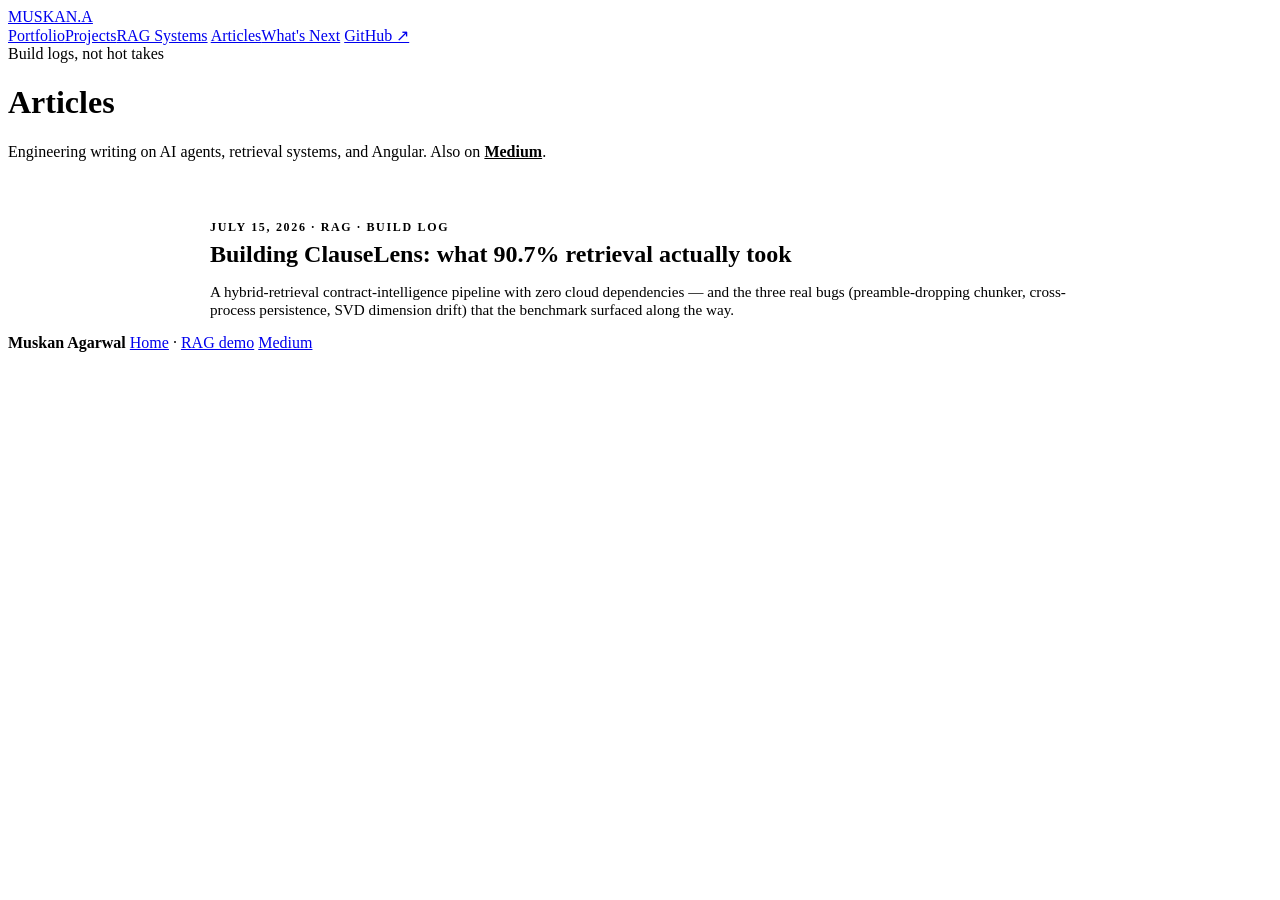
==== articles/index.html @ cbae0c14 "Add files via upload" ====
<!DOCTYPE html>
<html lang="en">
<head>
<meta charset="UTF-8">
<meta name="viewport" content="width=device-width, initial-scale=1.0">
<title>Articles — Muskan Agarwal</title>
<meta name="description" content="Engineering writing by Muskan Agarwal: AI agents, RAG systems, Angular performance, and honest build logs. New posts near-daily.">
<link rel="canonical" href="https://muskanagarwal.dev/articles/">
<meta property="og:type" content="website">
<meta property="og:title" content="Articles — Muskan Agarwal">
<meta property="og:description" content="AI agents, RAG systems, Angular performance, honest build logs.">
<meta property="og:url" content="https://muskanagarwal.dev/articles/">
<link rel="preconnect" href="https://fonts.googleapis.com">
<link rel="preconnect" href="https://fonts.gstatic.com" crossorigin>
<link href="https://fonts.googleapis.com/css2?family=Archivo+Black&family=Manrope:wght@400;600;700;800&display=swap" rel="stylesheet">
<link rel="stylesheet" href="/assets/site.css">
<style>
  .post-list{max-width:860px;margin:56px auto 0;text-align:left;display:flex;flex-direction:column;gap:26px}
  .post{display:block;text-decoration:none;color:var(--ink)}
  .post .date{font-size:.75rem;font-weight:800;letter-spacing:.14em;text-transform:uppercase;color:var(--gold-deep)}
  .post h2{font-size:1.5rem;margin:6px 0}
  .post p{color:var(--muted);font-size:.95rem}
  .post:hover h2{color:var(--gold-deep)}
</style>
</head>
<body>
<nav class="site-nav" aria-label="Main">
  <a class="logo" href="/">MUSKAN.A</a>
  <div class="links">
    <a href="/portfolio/">Portfolio</a><a href="/projects/">Projects</a><a href="/systems/">RAG Systems</a>
    <a href="/articles/" aria-current="page">Articles</a><a href="/plans/">What's Next</a>
    <a href="https://github.com/itsmuskanagarwal" rel="noopener" target="_blank">GitHub ↗</a>
  </div>
</nav>
<div class="nav-pad"></div>

<main class="section grid-paper center">
  <span class="kicker">Build logs, not hot takes</span>
  <h1 class="display sec-title">Articles</h1>
  <p class="sec-sub">Engineering writing on AI agents, retrieval systems, and Angular. Also on <a href="https://medium.com/@developerwhoismean" rel="noopener" style="color:var(--gold-deep);font-weight:800">Medium</a>.</p>

  <div class="post-list">
    <a class="post card" href="/articles/building-clauselens-rag/">
      <span class="date">July 15, 2026 · RAG · Build log</span>
      <h2>Building ClauseLens: what 90.7% retrieval actually took</h2>
      <p>A hybrid-retrieval contract-intelligence pipeline with zero cloud dependencies — and the three real bugs (preamble-dropping chunker, cross-process persistence, SVD dimension drift) that the benchmark surfaced along the way.</p>
    </a>
  </div>
</main>

<footer class="site-footer">
  <b>Muskan Agarwal</b>
  <span><a href="/">Home</a> · <a href="/systems/">RAG demo</a></span>
  <span><a href="https://medium.com/@developerwhoismean" rel="noopener">Medium</a></span>
</footer>
</body>
</html>
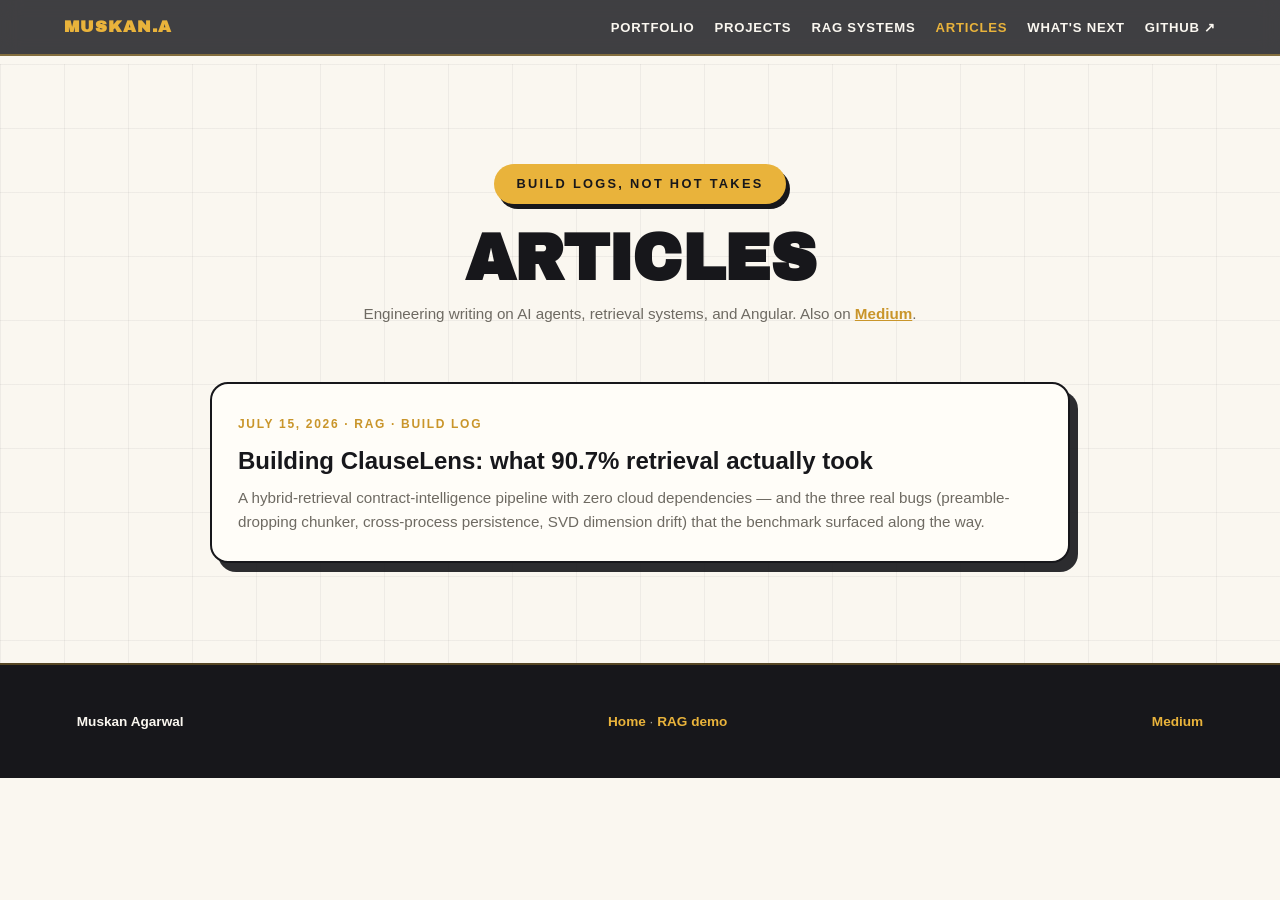
==== commit 2a26ee29: "Add files via upload" ====
--- a/articles/index.html
+++ b/articles/index.html
@@ -10,6 +10,11 @@
 <meta property="og:title" content="Articles — Muskan Agarwal">
 <meta property="og:description" content="AI agents, RAG systems, Angular performance, honest build logs.">
 <meta property="og:url" content="https://muskanagarwal.dev/articles/">
+<meta property="og:image" content="https://muskanagarwal.dev/assets/og.png">
+<meta name="twitter:image" content="https://muskanagarwal.dev/assets/og.png">
+<link rel="icon" type="image/svg+xml" href="/assets/favicon.svg">
+<link rel="apple-touch-icon" href="/assets/apple-touch-icon.png">
+<link rel="alternate" type="application/rss+xml" title="Muskan Agarwal — Articles" href="/articles/feed.xml">
 <link rel="preconnect" href="https://fonts.googleapis.com">
 <link rel="preconnect" href="https://fonts.gstatic.com" crossorigin>
 <link href="https://fonts.googleapis.com/css2?family=Archivo+Black&family=Manrope:wght@400;600;700;800&display=swap" rel="stylesheet">
--- a/assets/site.css
+++ b/assets/site.css
@@ -0,0 +1,55 @@
+/* Muskan Agarwal — shared design system (charcoal / cream / gold) */
+:root{
+  --cream:#FAF7F0; --cream-2:#F3EFE6; --ink:#17171B; --ink-2:#232328;
+  --gold:#E9B33B; --gold-deep:#C9952A; --muted:#6E6A62; --muted-l:#A9A49B;
+  --card:#FFFDF8; --shadow:#17171B; --radius:18px;
+}
+*{margin:0;padding:0;box-sizing:border-box}
+html{scroll-behavior:smooth}
+body{background:var(--cream);color:var(--ink);font-family:'Manrope',sans-serif;line-height:1.6;overflow-x:hidden}
+::selection{background:var(--gold);color:var(--ink)}
+img{max-width:100%}
+.display{font-family:'Archivo Black',sans-serif;text-transform:uppercase;letter-spacing:-.01em;line-height:1.02}
+.section{padding:100px 6vw;position:relative}
+.section-dark{background:var(--ink);color:var(--cream)}
+.grid-paper{background-image:linear-gradient(rgba(23,23,27,.05) 1px,transparent 1px),linear-gradient(90deg,rgba(23,23,27,.05) 1px,transparent 1px);background-size:64px 64px}
+.dark-paper{background-image:linear-gradient(rgba(233,179,59,.05) 1px,transparent 1px),linear-gradient(90deg,rgba(233,179,59,.05) 1px,transparent 1px);background-size:64px 64px}
+.kicker{display:inline-block;background:var(--gold);color:var(--ink);font-weight:800;font-size:.8rem;letter-spacing:.18em;text-transform:uppercase;padding:10px 22px;border-radius:999px;box-shadow:4px 5px 0 var(--shadow)}
+.section-dark .kicker{box-shadow:4px 5px 0 rgba(233,179,59,.35)}
+.sec-title{font-size:clamp(2.2rem,5.5vw,4rem);margin:22px 0 10px}
+.sec-sub{color:var(--muted);font-size:.95rem}
+.section-dark .sec-sub{color:var(--muted-l)}
+.center{text-align:center}
+.btn{display:inline-block;background:var(--gold);color:var(--ink);font-weight:800;padding:14px 28px;border-radius:14px;text-decoration:none;border:2px solid var(--ink);box-shadow:5px 6px 0 rgba(0,0,0,.45);transition:transform .15s,box-shadow .15s}
+.btn:hover{transform:translate(2px,2px);box-shadow:3px 3px 0 rgba(0,0,0,.45)}
+.btn.ghost{background:transparent;color:var(--gold);border-color:var(--gold);box-shadow:5px 6px 0 rgba(233,179,59,.25)}
+.tags{display:flex;flex-wrap:wrap;gap:8px;margin-top:14px}
+.tag{border:1.5px solid var(--ink);border-radius:999px;padding:4px 12px;font-size:.74rem;font-weight:700;background:var(--cream-2)}
+.section-dark .tag{border-color:rgba(233,179,59,.5);background:transparent;color:var(--cream)}
+.reveal{opacity:0;transform:translateY(28px);transition:opacity .7s,transform .7s}
+.reveal.visible{opacity:1;transform:none}
+.gold-divider{height:8px;background:var(--gold)}
+
+/* nav */
+.site-nav{position:fixed;top:0;left:0;right:0;z-index:100;display:flex;justify-content:space-between;align-items:center;padding:14px 5vw;background:rgba(23,23,27,.82);backdrop-filter:blur(10px);border-bottom:2px solid rgba(233,179,59,.4)}
+.site-nav .logo{font-family:'Archivo Black';font-size:1.02rem;color:var(--gold);text-decoration:none}
+.site-nav .links{display:flex;gap:20px;flex-wrap:wrap}
+.site-nav a{color:var(--cream);text-decoration:none;font-weight:700;font-size:.82rem;text-transform:uppercase;letter-spacing:.06em}
+.site-nav a:hover,.site-nav a[aria-current="page"]{color:var(--gold)}
+.nav-pad{height:64px}
+
+/* cards */
+.card{background:var(--card);border:2px solid var(--ink);border-radius:var(--radius);box-shadow:8px 9px 0 rgba(23,23,27,.9);padding:26px}
+.card-dark{background:var(--ink-2);border:2px solid rgba(233,179,59,.4);border-radius:var(--radius);padding:24px 26px;color:var(--cream)}
+
+/* footer */
+.site-footer{background:var(--ink);color:var(--muted-l);padding:46px 6vw;display:flex;justify-content:space-between;gap:16px;flex-wrap:wrap;font-size:.85rem;border-top:2px solid rgba(233,179,59,.3)}
+.site-footer b{color:var(--cream)}
+.site-footer a{color:var(--gold);text-decoration:none;font-weight:700}
+
+@media(max-width:760px){
+  .site-nav .links{gap:12px;display:flex;overflow-x:auto;-webkit-overflow-scrolling:touch;scrollbar-width:none;max-width:68vw}
+  .site-nav .links::-webkit-scrollbar{display:none}
+  .site-nav a{font-size:.7rem;white-space:nowrap}
+}
+@media(prefers-reduced-motion:reduce){*{animation:none!important;transition:none!important}}
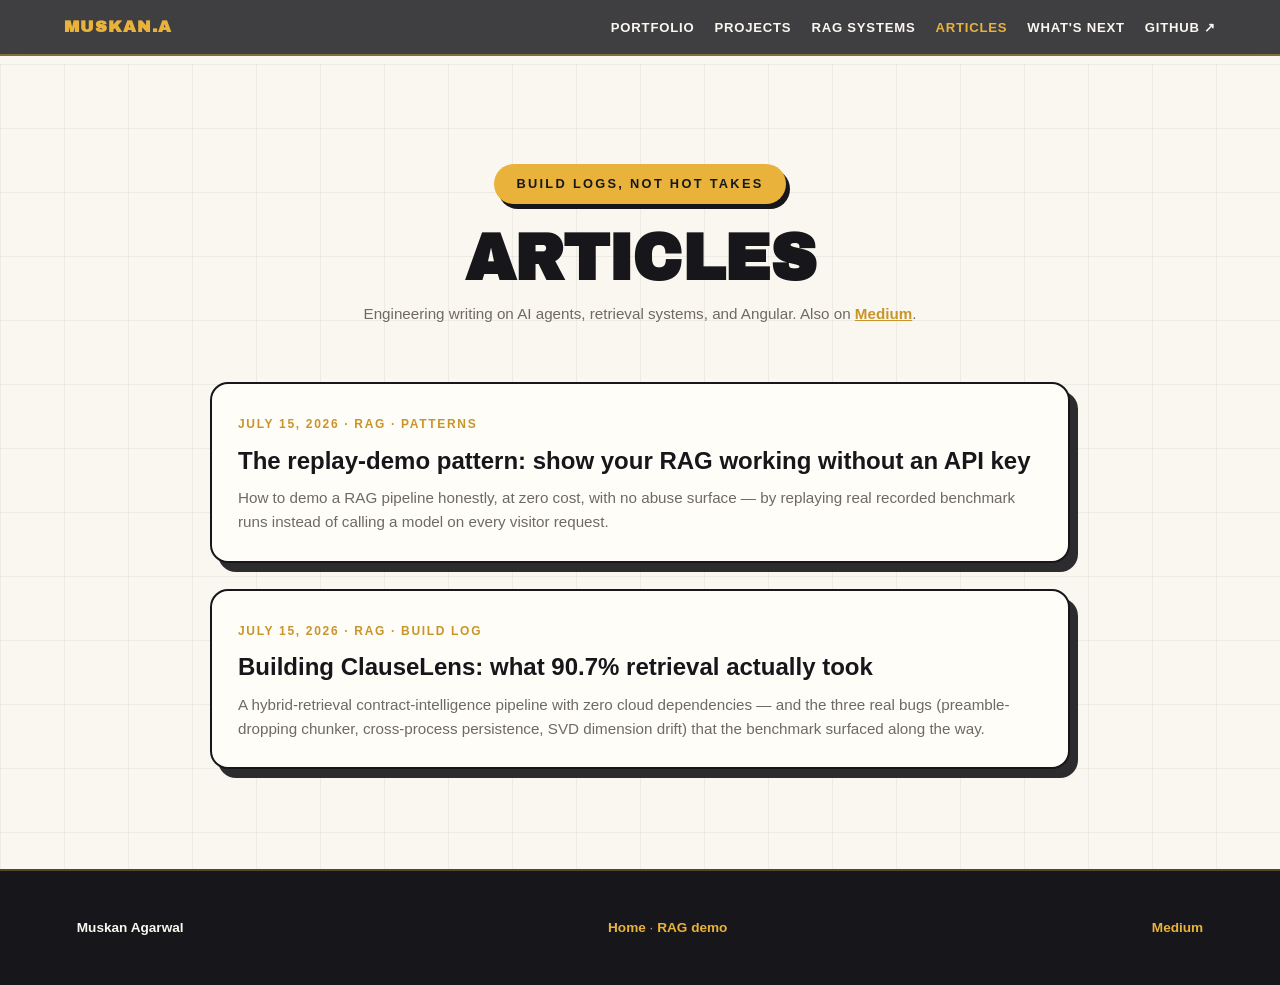
==== commit eaafb9e7: "Add files via upload" ====
--- a/articles/index.html
+++ b/articles/index.html
@@ -45,6 +45,11 @@
   <p class="sec-sub">Engineering writing on AI agents, retrieval systems, and Angular. Also on <a href="https://medium.com/@developerwhoismean" rel="noopener" style="color:var(--gold-deep);font-weight:800">Medium</a>.</p>
 
   <div class="post-list">
+    <a class="post card" href="/articles/rag-replay-demo-pattern/">
+      <span class="date">July 15, 2026 · RAG · Patterns</span>
+      <h2>The replay-demo pattern: show your RAG working without an API key</h2>
+      <p>How to demo a RAG pipeline honestly, at zero cost, with no abuse surface — by replaying real recorded benchmark runs instead of calling a model on every visitor request.</p>
+    </a>
     <a class="post card" href="/articles/building-clauselens-rag/">
       <span class="date">July 15, 2026 · RAG · Build log</span>
       <h2>Building ClauseLens: what 90.7% retrieval actually took</h2>
--- a/assets/site.css
+++ b/assets/site.css
@@ -48,8 +48,11 @@
 .site-footer a{color:var(--gold);text-decoration:none;font-weight:700}
 
 @media(max-width:760px){
-  .site-nav .links{gap:12px;display:flex;overflow-x:auto;-webkit-overflow-scrolling:touch;scrollbar-width:none;max-width:68vw}
+  .site-nav{padding:12px 4vw}
+  .site-nav .logo{font-size:.88rem;flex-shrink:0}
+  .site-nav .links{gap:12px;display:flex;flex-wrap:nowrap;overflow-x:auto;-webkit-overflow-scrolling:touch;scrollbar-width:none;max-width:62vw;mask-image:linear-gradient(to right,transparent,#000 12px,#000 calc(100% - 12px),transparent);-webkit-mask-image:linear-gradient(to right,transparent,#000 12px,#000 calc(100% - 12px),transparent)}
   .site-nav .links::-webkit-scrollbar{display:none}
-  .site-nav a{font-size:.7rem;white-space:nowrap}
+  .site-nav a{font-size:.68rem;white-space:nowrap;flex-shrink:0}
+  .nav-pad{height:56px}
 }
 @media(prefers-reduced-motion:reduce){*{animation:none!important;transition:none!important}}
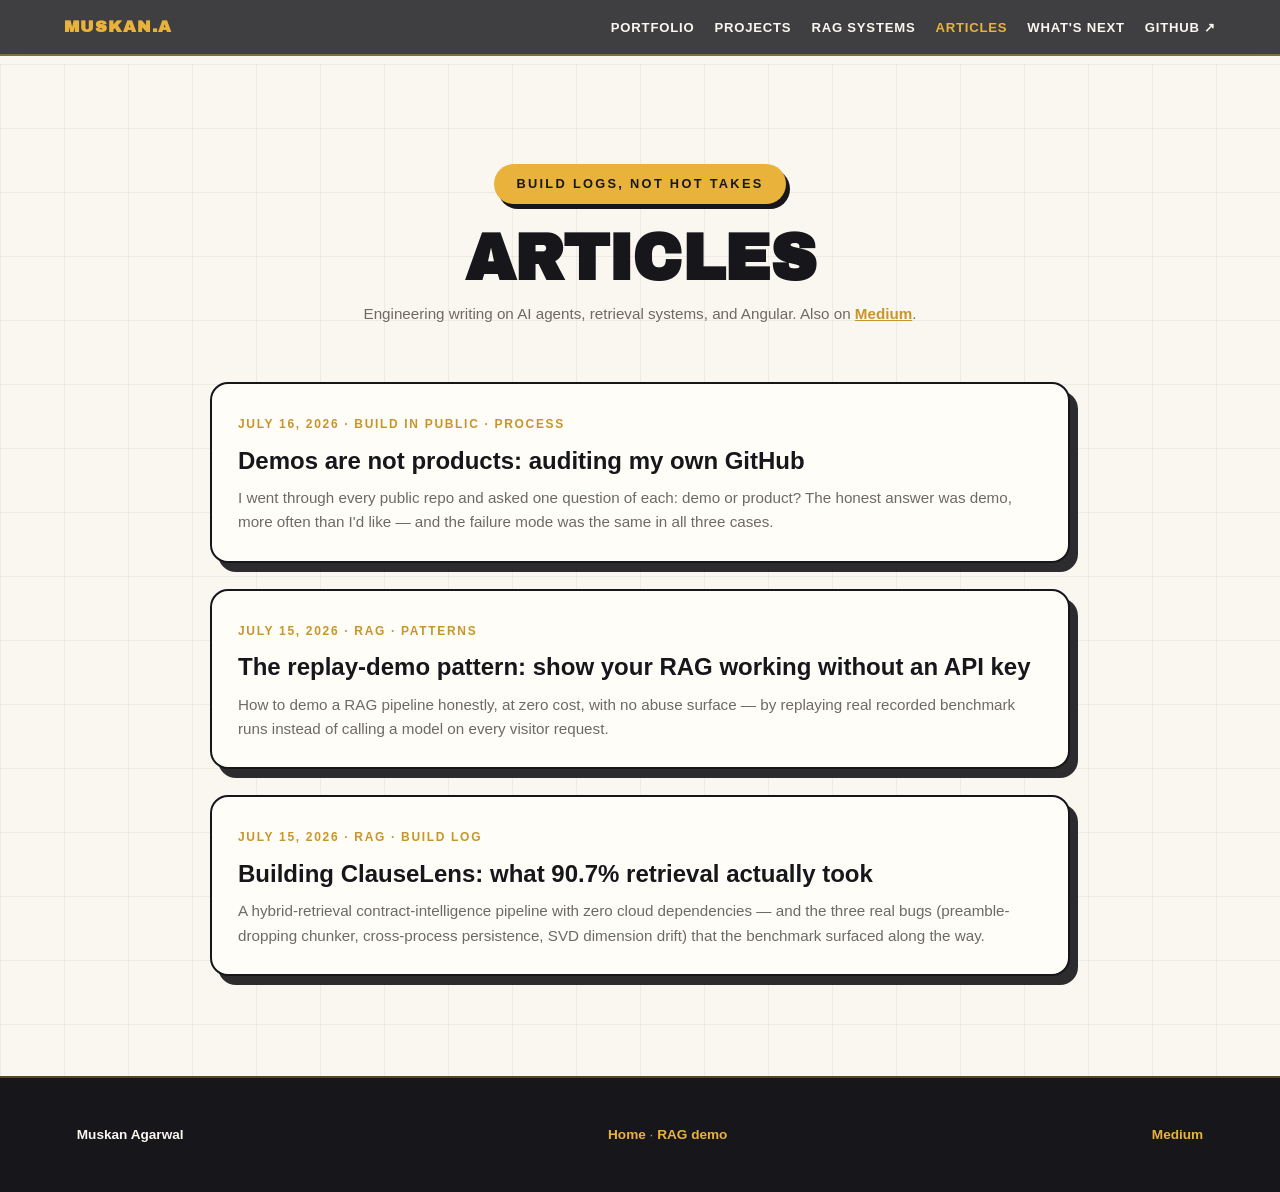
==== commit 41dd99cc: "Add files via upload" ====
--- a/articles/index.html
+++ b/articles/index.html
@@ -45,6 +45,11 @@
   <p class="sec-sub">Engineering writing on AI agents, retrieval systems, and Angular. Also on <a href="https://medium.com/@developerwhoismean" rel="noopener" style="color:var(--gold-deep);font-weight:800">Medium</a>.</p>
 
   <div class="post-list">
+    <a class="post card" href="/articles/demos-are-not-products/">
+      <span class="date">July 16, 2026 · Build in public · Process</span>
+      <h2>Demos are not products: auditing my own GitHub</h2>
+      <p>I went through every public repo and asked one question of each: demo or product? The honest answer was demo, more often than I'd like — and the failure mode was the same in all three cases.</p>
+    </a>
     <a class="post card" href="/articles/rag-replay-demo-pattern/">
       <span class="date">July 15, 2026 · RAG · Patterns</span>
       <h2>The replay-demo pattern: show your RAG working without an API key</h2>
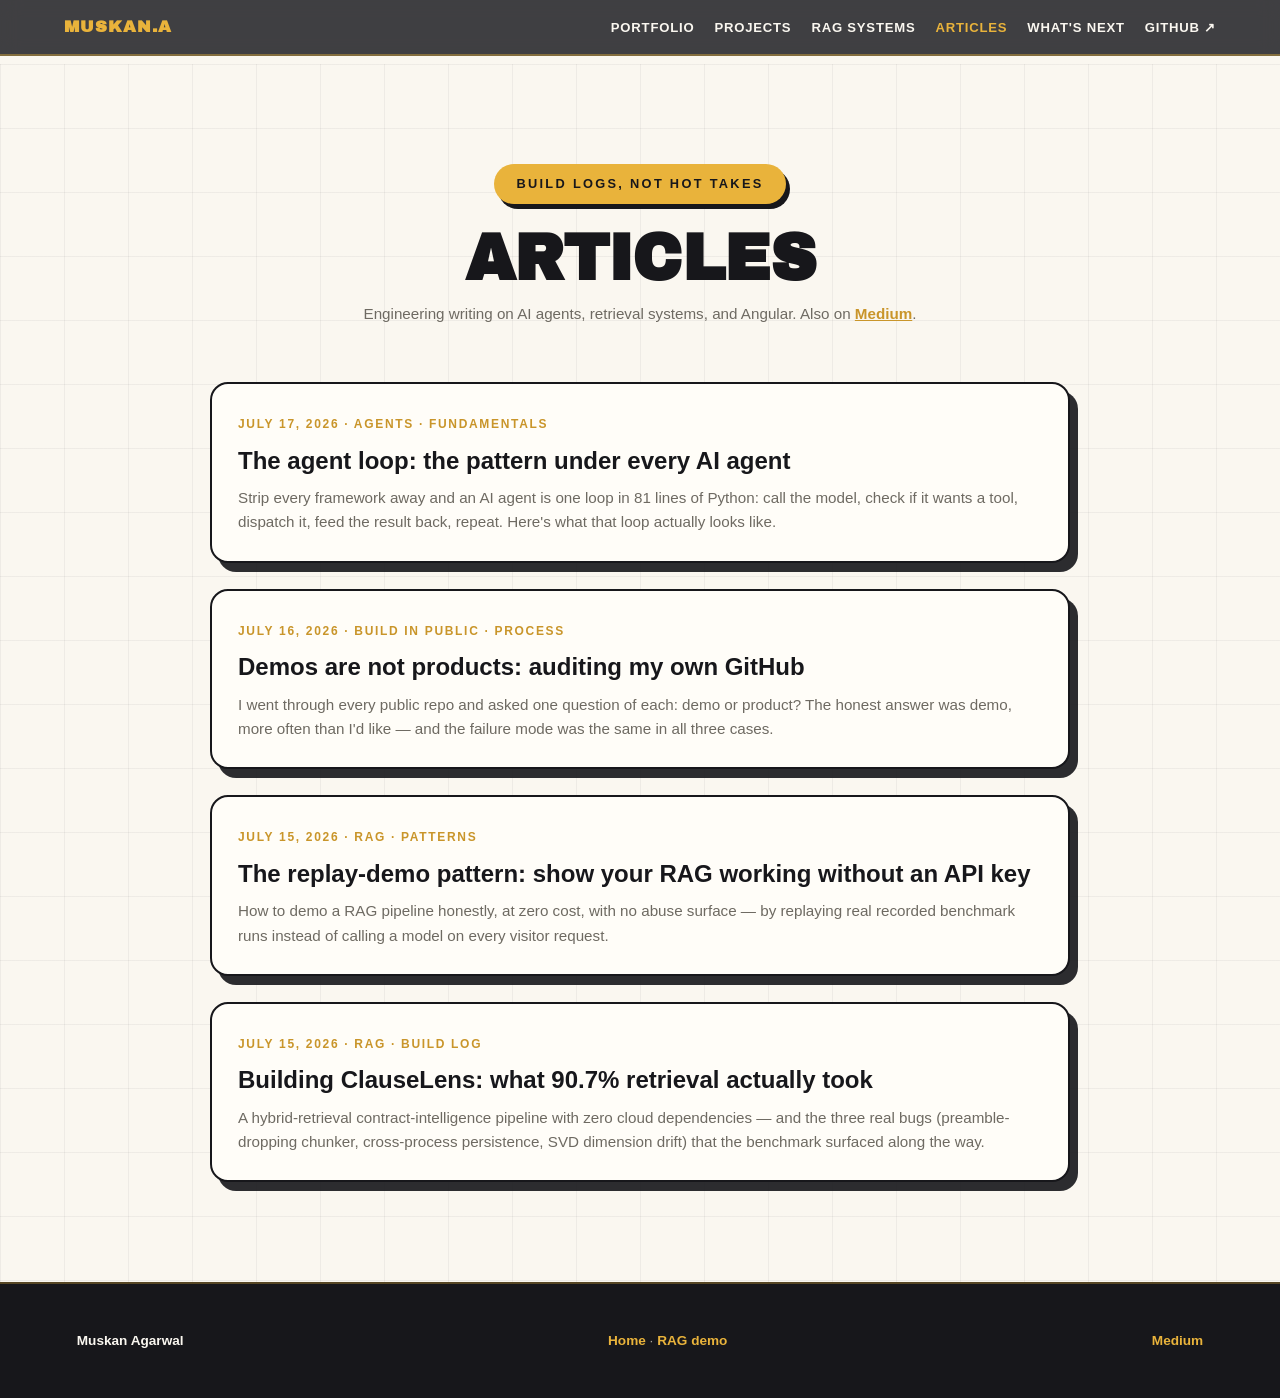
==== commit d7faf562: "Day 3: update articles index and feed.xml" ====
--- a/articles/index.html
+++ b/articles/index.html
@@ -45,6 +45,11 @@
   <p class="sec-sub">Engineering writing on AI agents, retrieval systems, and Angular. Also on <a href="https://medium.com/@developerwhoismean" rel="noopener" style="color:var(--gold-deep);font-weight:800">Medium</a>.</p>
 
   <div class="post-list">
+    <a class="post card" href="/articles/agent-loop-fundamentals/">
+      <span class="date">July 17, 2026 · Agents · Fundamentals</span>
+      <h2>The agent loop: the pattern under every AI agent</h2>
+      <p>Strip every framework away and an AI agent is one loop in 81 lines of Python: call the model, check if it wants a tool, dispatch it, feed the result back, repeat. Here's what that loop actually looks like.</p>
+    </a>
     <a class="post card" href="/articles/demos-are-not-products/">
       <span class="date">July 16, 2026 · Build in public · Process</span>
       <h2>Demos are not products: auditing my own GitHub</h2>
--- a/assets/site.css
+++ b/assets/site.css
@@ -56,3 +56,29 @@
   .nav-pad{height:56px}
 }
 @media(prefers-reduced-motion:reduce){*{animation:none!important;transition:none!important}}
+
+/* ===== PRP-01 ask-agent ===== */
+.ask-launcher{position:fixed;right:20px;bottom:20px;z-index:200;background:var(--gold);color:var(--ink);font-family:'Manrope',sans-serif;font-weight:800;font-size:.85rem;border:2px solid var(--ink);border-radius:999px;padding:13px 22px;cursor:pointer;box-shadow:5px 6px 0 rgba(0,0,0,.5);transition:transform .15s,box-shadow .15s}
+.ask-launcher:hover,.ask-launcher:focus-visible{transform:translate(2px,2px);box-shadow:3px 3px 0 rgba(0,0,0,.5)}
+.ask-launcher-star{display:inline-block;margin-left:2px}
+.ask-panel{position:fixed;right:20px;bottom:84px;z-index:200;width:380px;max-width:calc(100vw - 32px);max-height:70vh;background:var(--card);border:2px solid var(--ink);border-radius:18px;box-shadow:10px 12px 0 rgba(23,23,27,.9);display:none;flex-direction:column;overflow:hidden;font-family:'Manrope',sans-serif}
+.ask-panel.open{display:flex}
+.ask-panel-head{display:flex;align-items:flex-start;justify-content:space-between;gap:10px;background:var(--ink);color:var(--cream);padding:14px 16px;font-size:.82rem;font-weight:700;line-height:1.4}
+.ask-close{background:none;border:0;color:var(--gold);font-size:1.3rem;line-height:1;cursor:pointer;padding:0 2px}
+.ask-chips{display:flex;flex-wrap:wrap;gap:6px;padding:10px 14px 0}
+.ask-chip{font-size:.72rem;font-weight:700;color:var(--muted);background:var(--cream-2);border:1.5px solid rgba(23,23,27,.2);border-radius:999px;padding:5px 11px;cursor:pointer}
+.ask-chip:hover{border-color:var(--gold-deep);color:var(--ink)}
+.ask-log{flex:1;overflow-y:auto;padding:14px 16px;display:flex;flex-direction:column;gap:10px;min-height:180px}
+.ask-msg{max-width:88%;padding:9px 13px;border-radius:12px;font-size:.85rem;line-height:1.5}
+.ask-msg.user{align-self:flex-end;background:var(--ink);color:var(--cream);border-bottom-right-radius:3px}
+.ask-msg.bot{align-self:flex-start;background:var(--cream-2);border:1.5px solid rgba(23,23,27,.15);border-bottom-left-radius:3px;color:var(--ink)}
+.ask-msg.bot.low-confidence{border-color:var(--muted-l);color:var(--muted)}
+.ask-trace{font-family:ui-monospace,'SF Mono','Cascadia Code',Consolas,monospace;font-size:.7rem;color:var(--muted);padding-left:2px}
+.ask-cites{display:flex;flex-wrap:wrap;gap:6px;margin:-4px 0 2px}
+.ask-cite{font-family:ui-monospace,'SF Mono','Cascadia Code',Consolas,monospace;font-size:.68rem;color:var(--gold-deep);border:1px solid rgba(233,179,59,.5);border-radius:6px;padding:2px 8px;text-decoration:none}
+.ask-cite:hover{background:rgba(233,179,59,.15)}
+.ask-form{display:flex;gap:8px;padding:12px 14px;border-top:2px solid var(--ink)}
+.ask-input{flex:1;border:1.5px solid rgba(23,23,27,.3);border-radius:10px;padding:9px 12px;font-size:.85rem;font-family:'Manrope',sans-serif;outline:none}
+.ask-input:focus{border-color:var(--gold-deep)}
+.ask-send{background:var(--gold);border:2px solid var(--ink);border-radius:10px;color:var(--ink);font-weight:800;padding:0 16px;cursor:pointer;font-size:.85rem}
+@media(max-width:480px){.ask-panel{right:16px;left:16px;width:auto;bottom:80px}}
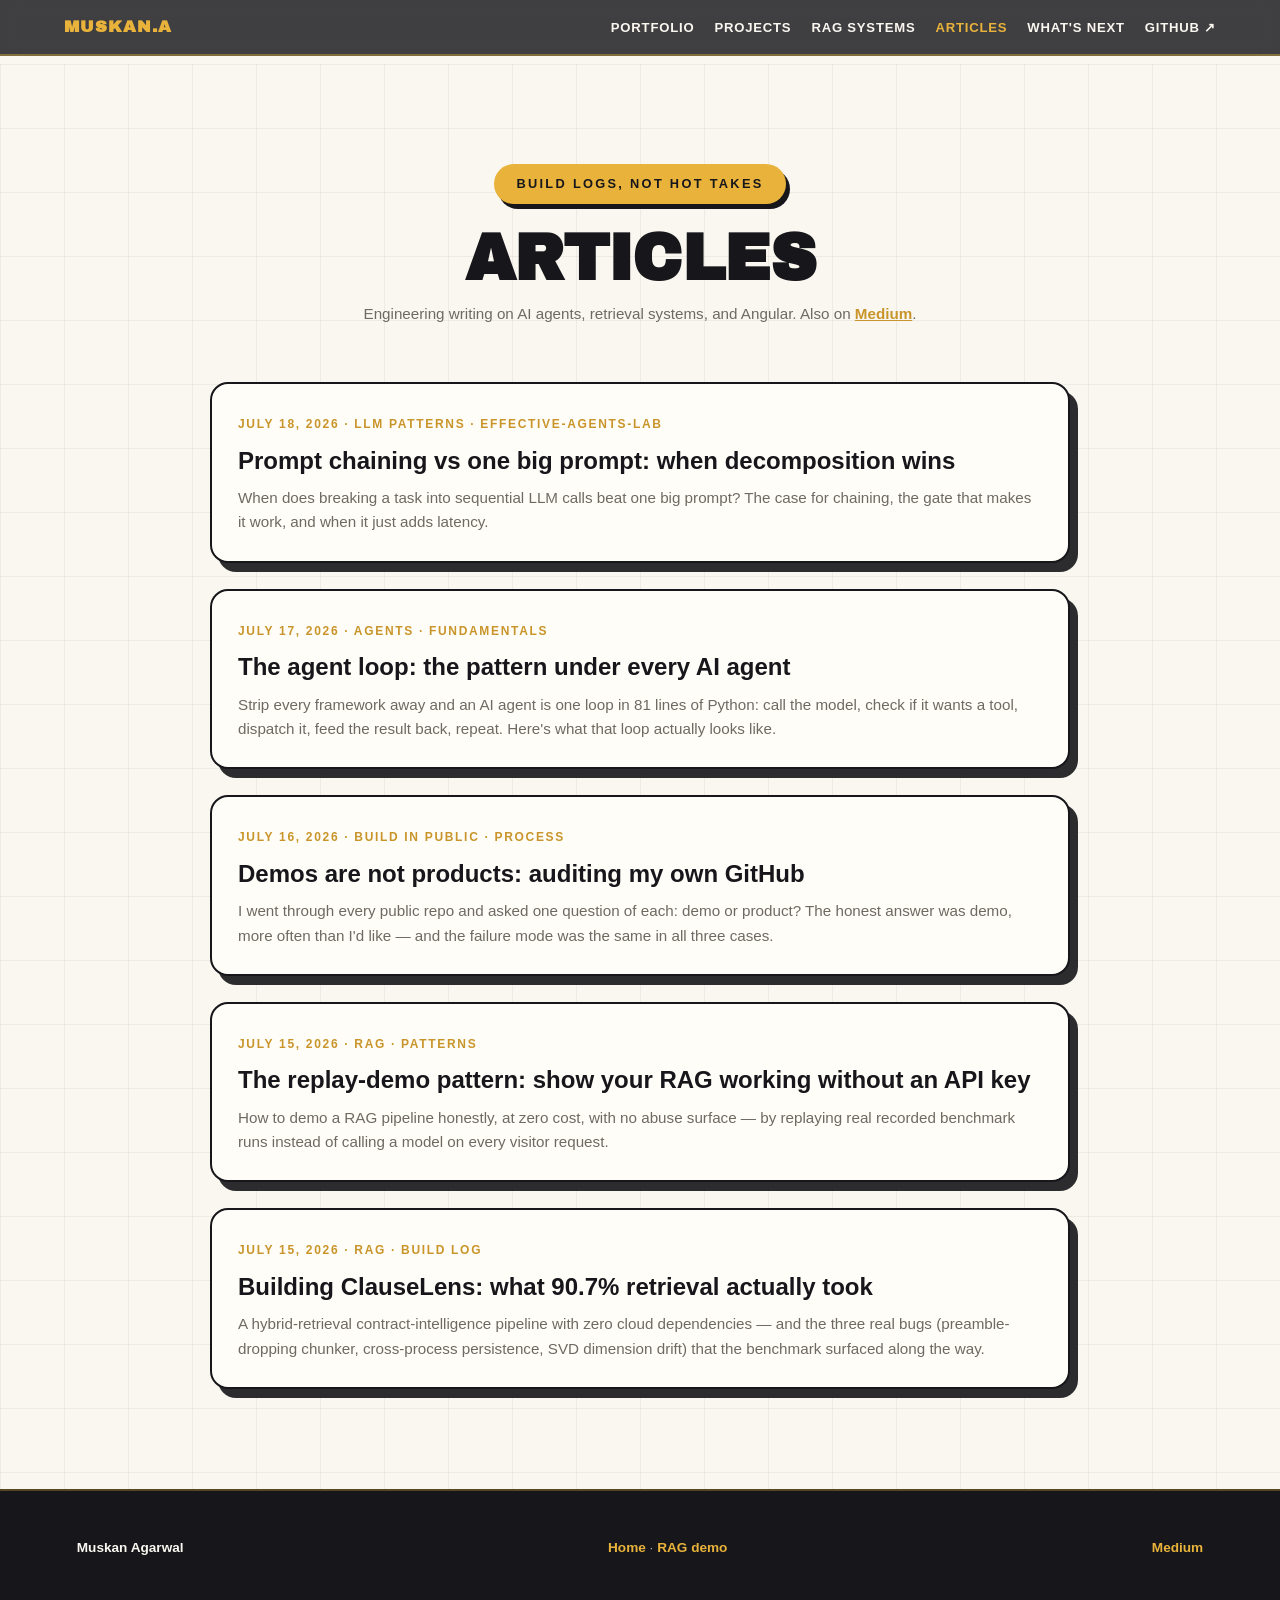
==== commit 6ba5b7a9: "Update articles index and feed for Day 4" ====
--- a/articles/index.html
+++ b/articles/index.html
@@ -45,6 +45,11 @@
   <p class="sec-sub">Engineering writing on AI agents, retrieval systems, and Angular. Also on <a href="https://medium.com/@developerwhoismean" rel="noopener" style="color:var(--gold-deep);font-weight:800">Medium</a>.</p>
 
   <div class="post-list">
+    <a class="post card" href="/articles/prompt-chaining-vs-monolith/">
+      <span class="date">July 18, 2026 · LLM Patterns · effective-agents-lab</span>
+      <h2>Prompt chaining vs one big prompt: when decomposition wins</h2>
+      <p>When does breaking a task into sequential LLM calls beat one big prompt? The case for chaining, the gate that makes it work, and when it just adds latency.</p>
+    </a>
     <a class="post card" href="/articles/agent-loop-fundamentals/">
       <span class="date">July 17, 2026 · Agents · Fundamentals</span>
       <h2>The agent loop: the pattern under every AI agent</h2>
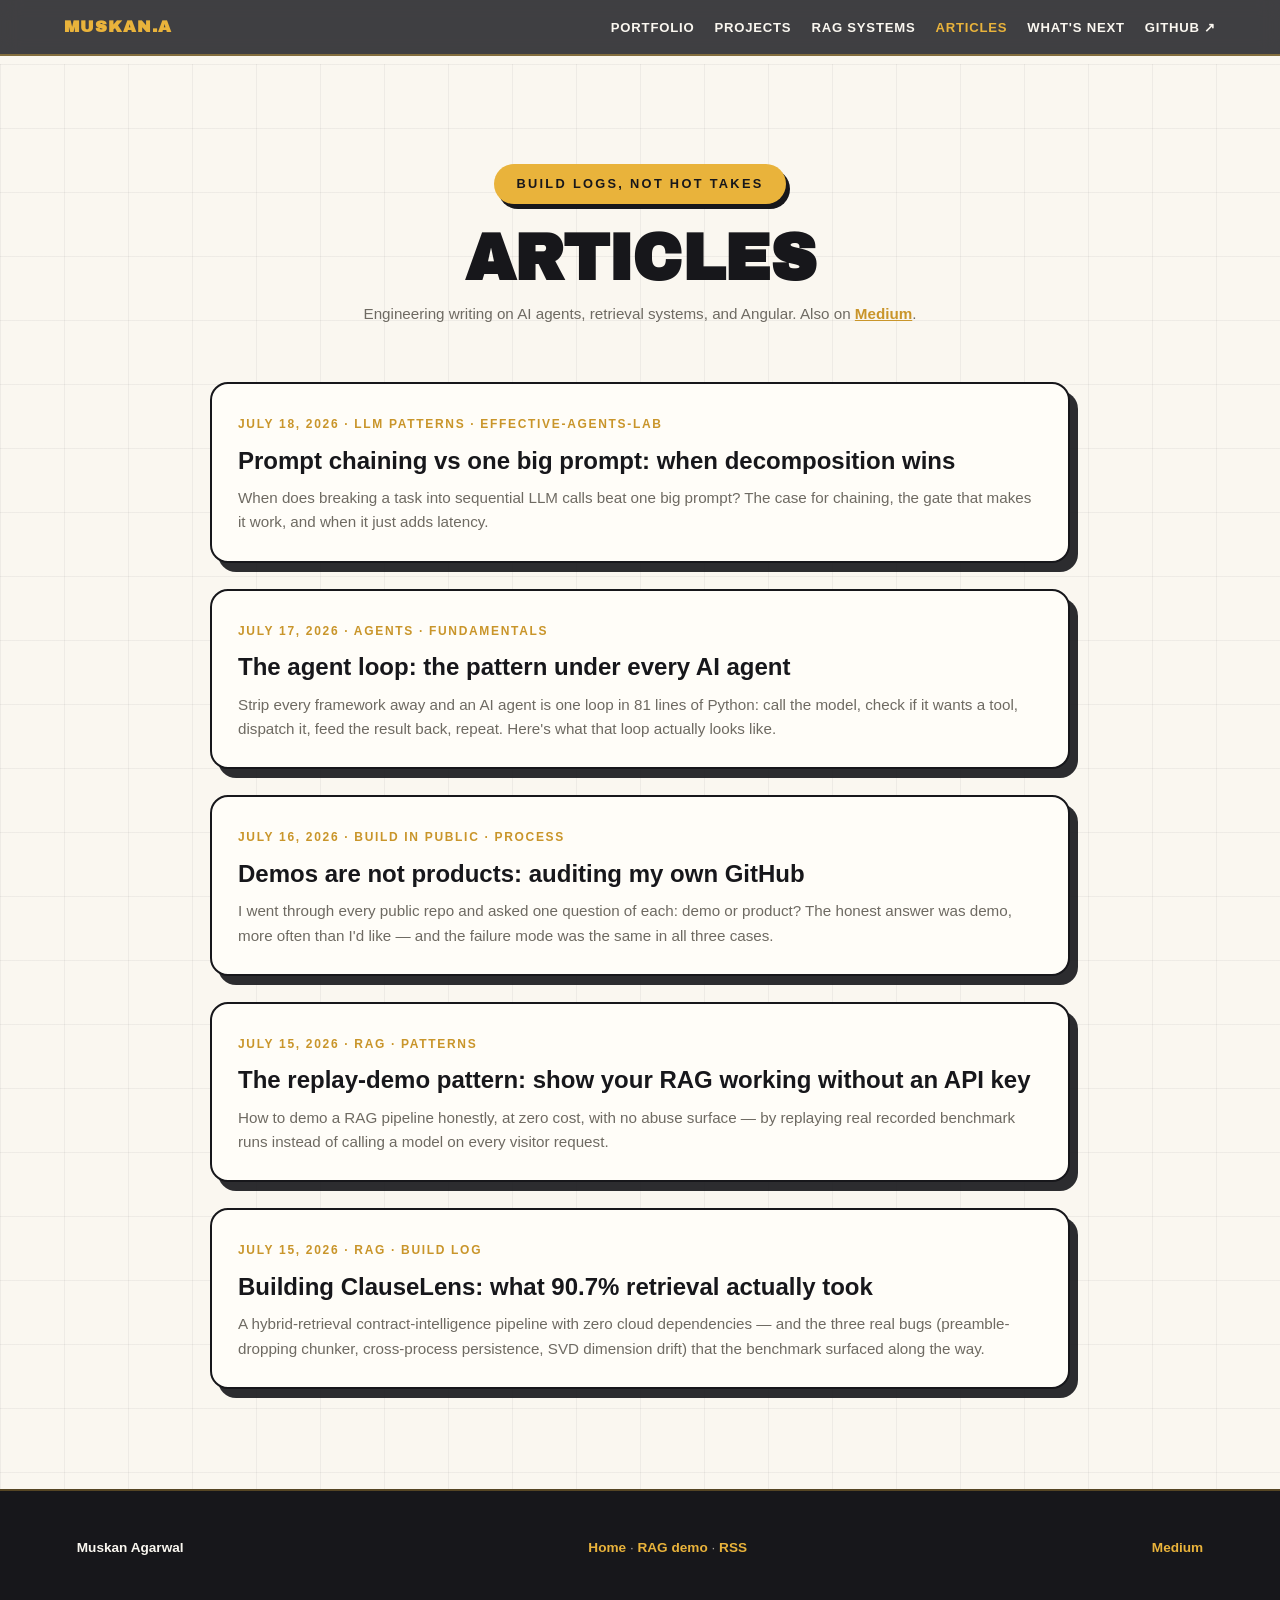
==== commit e285c3e8: "articles/index: og:image swap" ====
--- a/articles/index.html
+++ b/articles/index.html
@@ -10,8 +10,8 @@
 <meta property="og:title" content="Articles — Muskan Agarwal">
 <meta property="og:description" content="AI agents, RAG systems, Angular performance, honest build logs.">
 <meta property="og:url" content="https://muskanagarwal.dev/articles/">
-<meta property="og:image" content="https://muskanagarwal.dev/assets/og.png">
-<meta name="twitter:image" content="https://muskanagarwal.dev/assets/og.png">
+<meta property="og:image" content="https://muskanagarwal.dev/assets/og/articles.png">
+<meta name="twitter:image" content="https://muskanagarwal.dev/assets/og/articles.png">
 <link rel="icon" type="image/svg+xml" href="/assets/favicon.svg">
 <link rel="apple-touch-icon" href="/assets/apple-touch-icon.png">
 <link rel="alternate" type="application/rss+xml" title="Muskan Agarwal — Articles" href="/articles/feed.xml">
@@ -75,7 +75,7 @@
 
 <footer class="site-footer">
   <b>Muskan Agarwal</b>
-  <span><a href="/">Home</a> · <a href="/systems/">RAG demo</a></span>
+  <span><a href="/">Home</a> · <a href="/systems/">RAG demo</a> · <a href="/articles/feed.xml">RSS</a></span>
   <span><a href="https://medium.com/@developerwhoismean" rel="noopener">Medium</a></span>
 </footer>
 </body>
--- a/assets/site.css
+++ b/assets/site.css
@@ -82,3 +82,14 @@
 .ask-input:focus{border-color:var(--gold-deep)}
 .ask-send{background:var(--gold);border:2px solid var(--ink);border-radius:10px;color:var(--ink);font-weight:800;padding:0 16px;cursor:pointer;font-size:.85rem}
 @media(max-width:480px){.ask-panel{right:16px;left:16px;width:auto;bottom:80px}}
+
+/* newsletter signup (homepage + end of articles) */
+.newsletter-cta{background:var(--ink-2);border-top:2px solid rgba(233,179,59,.3);border-bottom:2px solid rgba(233,179,59,.3);padding:56px 6vw;text-align:center}
+.newsletter-inner{max-width:520px;margin:0 auto}
+.newsletter-cta h2{color:var(--cream);font-size:1.4rem;margin-bottom:8px;font-family:'Archivo Black',sans-serif;text-transform:uppercase;letter-spacing:-.01em}
+.newsletter-cta p{color:#C9C4BA;font-size:.9rem;margin-bottom:22px}
+.newsletter-form{display:flex;gap:10px;flex-wrap:wrap;justify-content:center}
+.newsletter-form input[type=email]{flex:1;min-width:220px;padding:12px 16px;border-radius:12px;border:2px solid rgba(233,179,59,.4);background:var(--ink);color:var(--cream);font-family:inherit;font-size:.9rem}
+.newsletter-form input[type=email]::placeholder{color:var(--muted-l)}
+.newsletter-form .btn{padding:12px 24px;cursor:pointer;font-family:inherit;font-size:.9rem}
+.sr-only{position:absolute;width:1px;height:1px;padding:0;margin:-1px;overflow:hidden;clip:rect(0,0,0,0);white-space:nowrap;border:0}
